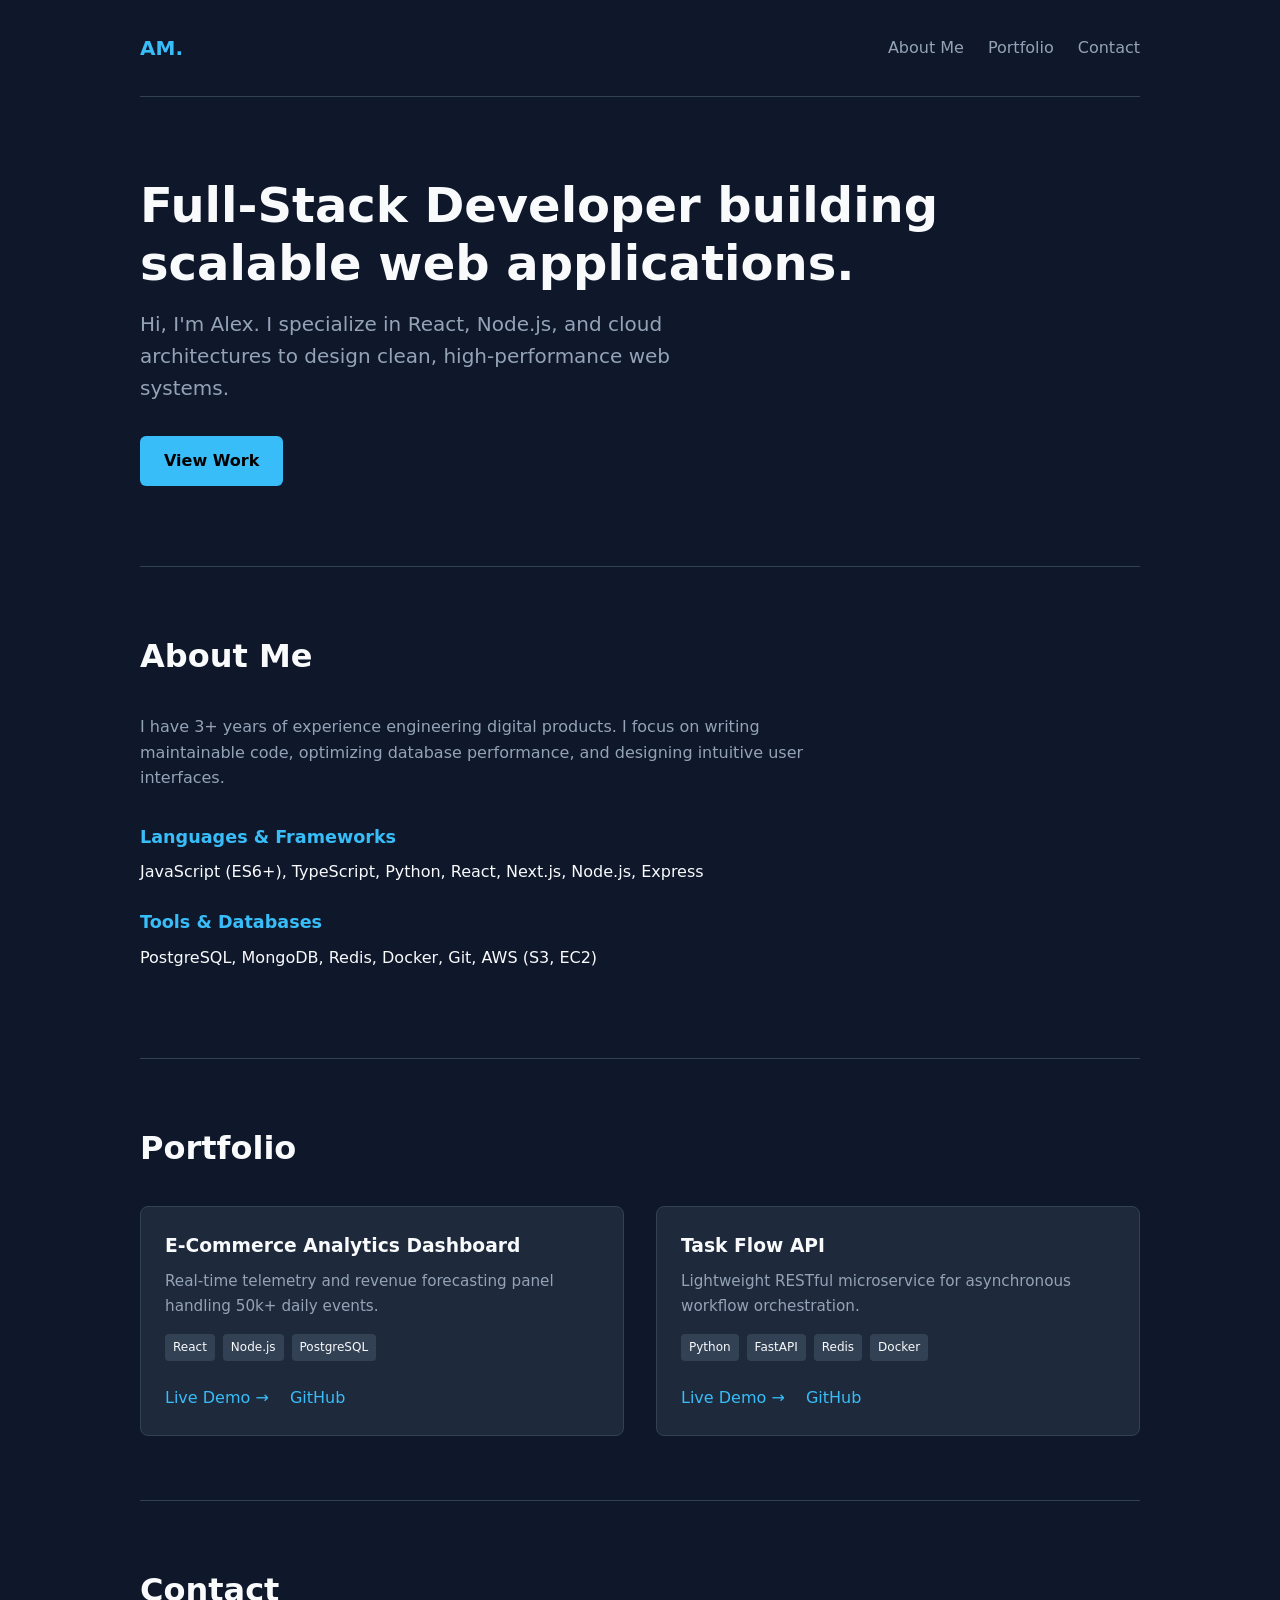
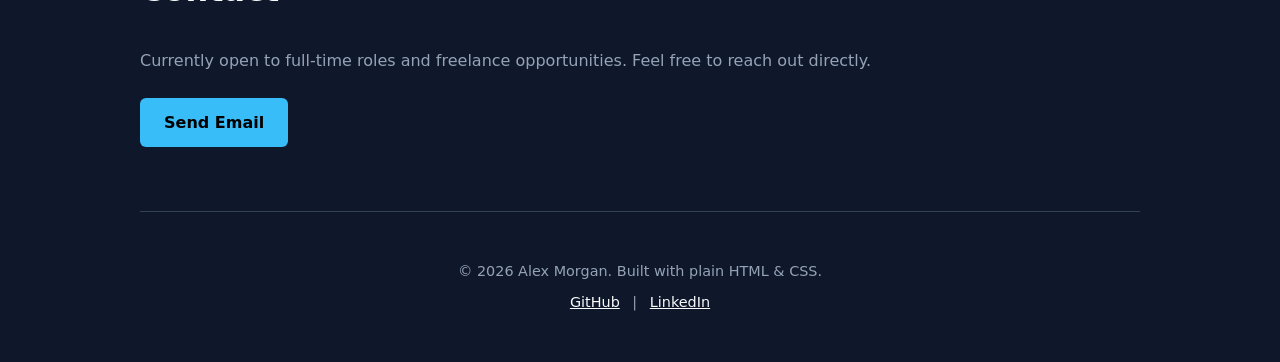
==== index.html @ 3917ee08 "Update title in index.html to 'John Pezley | Portfolio'" ====
<!DOCTYPE html>
<html lang="en">
<head>
  <meta charset="UTF-8">
  <meta name="viewport" content="width=device-width, initial-scale=1.0">
  <title>John Pezley | Portfolio</title>
  <style>
    /* Basic modern reset and styling */
    :root {
      --bg-color: #0f172a;
      --card-bg: #1e293b;
      --text-color: #f8fafc;
      --text-muted: #94a3b8;
      --accent-color: #38bdf8;
      --accent-hover: #0284c7;
    }

    * {
      box-sizing: border-box;
      margin: 0;
      padding: 0;
      font-family: system-ui, -apple-system, BlinkMacSystemFont, 'Segoe UI', Roboto, sans-serif;
    }

    body {
      background-color: var(--bg-color);
      color: var(--text-color);
      line-height: 1.6;
      padding: 0 1.5rem;
    }

    /* Container for layout alignment */
    .container {
      max-width: 1000px;
      margin: 0 auto;
    }

    /* Navigation (Generated by JS) */
    nav {
      display: flex;
      justify-content: space-between;
      align-items: center;
      padding: 2rem 0;
    }

    .logo {
      font-size: 1.25rem;
      font-weight: 700;
      color: var(--accent-color);
      text-decoration: none;
    }

    .nav-links {
      display: flex;
      gap: 1.5rem;
      list-style: none;
    }

    .nav-links a {
      color: var(--text-muted);
      text-decoration: none;
      transition: color 0.2s;
    }

    .nav-links a:hover {
      color: var(--text-color);
    }

    /* Hero Section */
    .hero {
      padding: 5rem 0;
    }

    .hero h1 {
      font-size: 3rem;
      margin-bottom: 1rem;
      line-height: 1.2;
    }

    .hero p {
      font-size: 1.25rem;
      color: var(--text-muted);
      max-width: 600px;
      margin-bottom: 2rem;
    }

    .btn {
      display: inline-block;
      background-color: var(--accent-color);
      color: #000;
      padding: 0.75rem 1.5rem;
      border-radius: 6px;
      font-weight: 600;
      text-decoration: none;
      transition: background-color 0.2s;
    }

    .btn:hover {
      background-color: var(--accent-hover);
    }

    /* Sections Shared */
    section {
      padding: 4rem 0;
      border-top: 1px solid #334155;
    }

    h2 {
      font-size: 2rem;
      margin-bottom: 2rem;
    }

    /* Projects Grid */
    .project-grid {
      display: grid;
      grid-template-columns: repeat(auto-fit, minmax(300px, 1fr));
      gap: 2rem;
    }

    .project-card {
      background-color: var(--card-bg);
      border-radius: 8px;
      padding: 1.5rem;
      border: 1px solid #334155;
    }

    .project-card h3 {
      margin-bottom: 0.5rem;
    }

    .project-card p {
      color: var(--text-muted);
      font-size: 0.95rem;
      margin-bottom: 1rem;
    }

    .tags {
      display: flex;
      gap: 0.5rem;
      margin-bottom: 1.5rem;
      flex-wrap: wrap;
    }

    .tag {
      background-color: #334155;
      font-size: 0.75rem;
      padding: 0.25rem 0.5rem;
      border-radius: 4px;
    }

    .project-links a {
      color: var(--accent-color);
      text-decoration: none;
      font-weight: 500;
      margin-right: 1rem;
    }

    /* Skills List */
    .skills-group {
      margin-bottom: 1.5rem;
    }

    .skills-group h3 {
      font-size: 1.1rem;
      color: var(--accent-color);
      margin-bottom: 0.5rem;
    }

    /* Footer */
    footer {
      padding: 3rem 0;
      text-align: center;
      color: var(--text-muted);
      border-top: 1px solid #334155;
      font-size: 0.9rem;
    }

    footer a {
      color: var(--text-color);
      margin: 0 0.5rem;
    }
  </style>
</head>
<body>

  <div class="container">
    <header id="navbar"></header>

    <section class="hero">
      <h1>Full-Stack Developer building scalable web applications.</h1>
      <p>Hi, I'm Alex. I specialize in React, Node.js, and cloud architectures to design clean, high-performance web systems.</p>
      <a href="#projects" class="btn">View Work</a>
    </section>

    <section id="about">
      <h2>About Me</h2>
      <p style="color: var(--text-muted); margin-bottom: 2rem; max-width: 700px;">
        I have 3+ years of experience engineering digital products. I focus on writing maintainable code, optimizing database performance, and designing intuitive user interfaces.
      </p>

      <div class="skills-group">
        <h3>Languages & Frameworks</h3>
        <p>JavaScript (ES6+), TypeScript, Python, React, Next.js, Node.js, Express</p>
      </div>

      <div class="skills-group">
        <h3>Tools & Databases</h3>
        <p>PostgreSQL, MongoDB, Redis, Docker, Git, AWS (S3, EC2)</p>
      </div>
    </section>

    <section id="projects">
      <h2>Portfolio</h2>
      <div class="project-grid">

        <article class="project-card">
          <h3>E-Commerce Analytics Dashboard</h3>
          <p>Real-time telemetry and revenue forecasting panel handling 50k+ daily events.</p>
          <div class="tags">
            <span class="tag">React</span>
            <span class="tag">Node.js</span>
            <span class="tag">PostgreSQL</span>
          </div>
          <div class="project-links">
            <a href="#" target="_blank" rel="noopener">Live Demo →</a>
            <a href="#" target="_blank" rel="noopener">GitHub</a>
          </div>
        </article>

        <article class="project-card">
          <h3>Task Flow API</h3>
          <p>Lightweight RESTful microservice for asynchronous workflow orchestration.</p>
          <div class="tags">
            <span class="tag">Python</span>
            <span class="tag">FastAPI</span>
            <span class="tag">Redis</span>
            <span class="tag">Docker</span>
          </div>
          <div class="project-links">
            <a href="#" target="_blank" rel="noopener">Live Demo →</a>
            <a href="#" target="_blank" rel="noopener">GitHub</a>
          </div>
        </article>

      </div>
    </section>

    <section id="contact">
      <h2>Contact</h2>
      <p style="color: var(--text-muted); margin-bottom: 1.5rem;">
        Currently open to full-time roles and freelance opportunities. Feel free to reach out directly.
      </p>
      <a href="mailto:alex.morgan@example.com" class="btn">Send Email</a>
    </section>

    <footer>
      <p>© 2026 Alex Morgan. Built with plain HTML & CSS.</p>
      <p style="margin-top: 0.5rem;">
        <a href="https://github.com" target="_blank" rel="noopener">GitHub</a> | 
        <a href="https://linkedin.com" target="_blank" rel="noopener">LinkedIn</a>
      </p>
    </footer>
  </div>

  <script src="nav.js"></script>
</body>
</html>
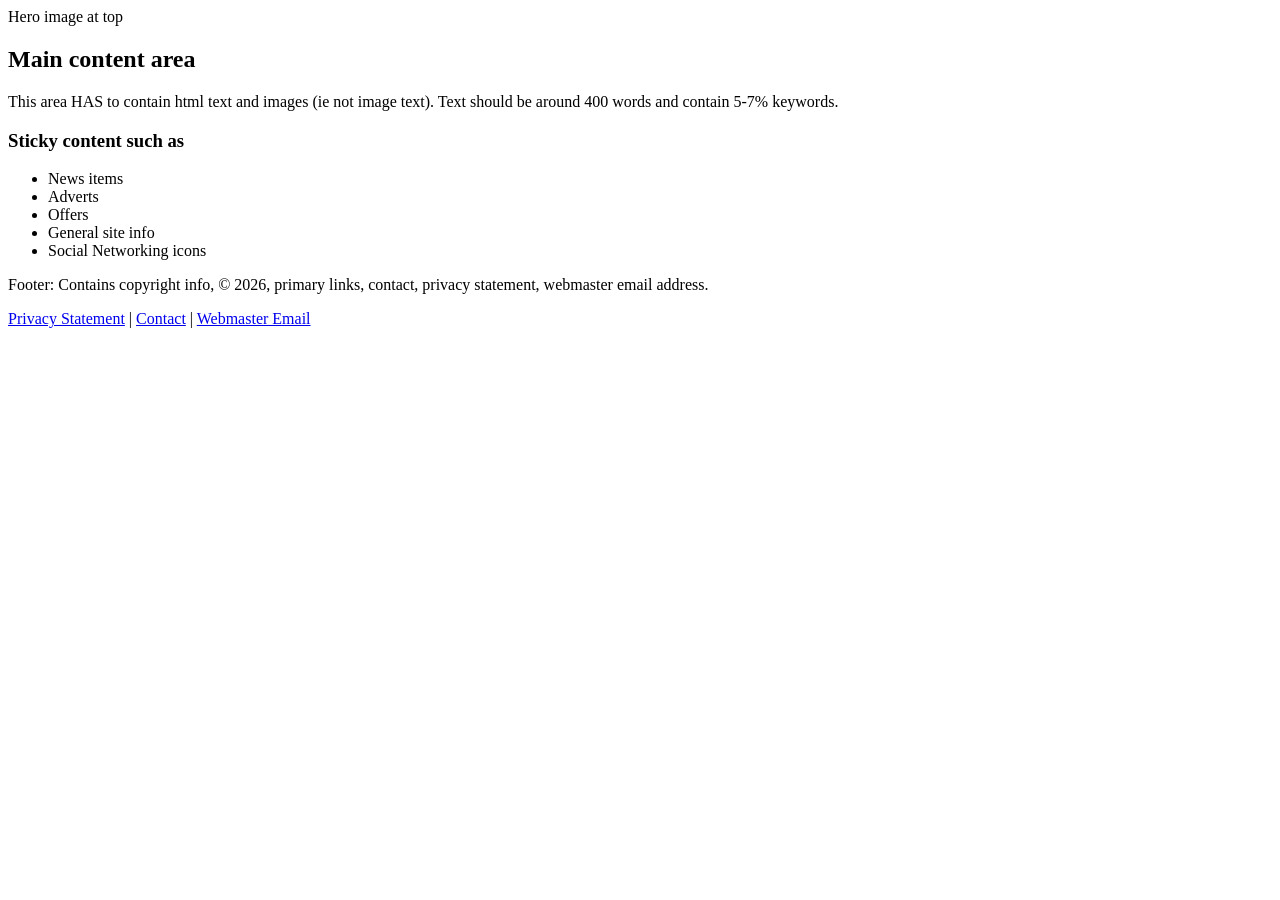
==== commit b8901a9f: "Update index.html" ====
--- a/index.html
+++ b/index.html
@@ -1,267 +1,70 @@
 <!DOCTYPE html>
 <html lang="en">
 <head>
-  <meta charset="UTF-8">
-  <meta name="viewport" content="width=device-width, initial-scale=1.0">
-  <title>John Pezley | Portfolio</title>
-  <style>
-    /* Basic modern reset and styling */
-    :root {
-      --bg-color: #0f172a;
-      --card-bg: #1e293b;
-      --text-color: #f8fafc;
-      --text-muted: #94a3b8;
-      --accent-color: #38bdf8;
-      --accent-hover: #0284c7;
-    }
-
-    * {
-      box-sizing: border-box;
-      margin: 0;
-      padding: 0;
-      font-family: system-ui, -apple-system, BlinkMacSystemFont, 'Segoe UI', Roboto, sans-serif;
-    }
-
-    body {
-      background-color: var(--bg-color);
-      color: var(--text-color);
-      line-height: 1.6;
-      padding: 0 1.5rem;
-    }
-
-    /* Container for layout alignment */
-    .container {
-      max-width: 1000px;
-      margin: 0 auto;
-    }
-
-    /* Navigation (Generated by JS) */
-    nav {
-      display: flex;
-      justify-content: space-between;
-      align-items: center;
-      padding: 2rem 0;
-    }
-
-    .logo {
-      font-size: 1.25rem;
-      font-weight: 700;
-      color: var(--accent-color);
-      text-decoration: none;
-    }
-
-    .nav-links {
-      display: flex;
-      gap: 1.5rem;
-      list-style: none;
-    }
-
-    .nav-links a {
-      color: var(--text-muted);
-      text-decoration: none;
-      transition: color 0.2s;
-    }
-
-    .nav-links a:hover {
-      color: var(--text-color);
-    }
-
-    /* Hero Section */
-    .hero {
-      padding: 5rem 0;
-    }
-
-    .hero h1 {
-      font-size: 3rem;
-      margin-bottom: 1rem;
-      line-height: 1.2;
-    }
-
-    .hero p {
-      font-size: 1.25rem;
-      color: var(--text-muted);
-      max-width: 600px;
-      margin-bottom: 2rem;
-    }
-
-    .btn {
-      display: inline-block;
-      background-color: var(--accent-color);
-      color: #000;
-      padding: 0.75rem 1.5rem;
-      border-radius: 6px;
-      font-weight: 600;
-      text-decoration: none;
-      transition: background-color 0.2s;
-    }
-
-    .btn:hover {
-      background-color: var(--accent-hover);
-    }
-
-    /* Sections Shared */
-    section {
-      padding: 4rem 0;
-      border-top: 1px solid #334155;
-    }
-
-    h2 {
-      font-size: 2rem;
-      margin-bottom: 2rem;
-    }
-
-    /* Projects Grid */
-    .project-grid {
-      display: grid;
-      grid-template-columns: repeat(auto-fit, minmax(300px, 1fr));
-      gap: 2rem;
-    }
-
-    .project-card {
-      background-color: var(--card-bg);
-      border-radius: 8px;
-      padding: 1.5rem;
-      border: 1px solid #334155;
-    }
-
-    .project-card h3 {
-      margin-bottom: 0.5rem;
-    }
-
-    .project-card p {
-      color: var(--text-muted);
-      font-size: 0.95rem;
-      margin-bottom: 1rem;
-    }
-
-    .tags {
-      display: flex;
-      gap: 0.5rem;
-      margin-bottom: 1.5rem;
-      flex-wrap: wrap;
-    }
-
-    .tag {
-      background-color: #334155;
-      font-size: 0.75rem;
-      padding: 0.25rem 0.5rem;
-      border-radius: 4px;
-    }
-
-    .project-links a {
-      color: var(--accent-color);
-      text-decoration: none;
-      font-weight: 500;
-      margin-right: 1rem;
-    }
-
-    /* Skills List */
-    .skills-group {
-      margin-bottom: 1.5rem;
-    }
-
-    .skills-group h3 {
-      font-size: 1.1rem;
-      color: var(--accent-color);
-      margin-bottom: 0.5rem;
-    }
-
-    /* Footer */
-    footer {
-      padding: 3rem 0;
-      text-align: center;
-      color: var(--text-muted);
-      border-top: 1px solid #334155;
-      font-size: 0.9rem;
-    }
-
-    footer a {
-      color: var(--text-color);
-      margin: 0 0.5rem;
-    }
-  </style>
+    <meta charset="UTF-8">
+    <meta name="viewport" content="width=device-width, initial-scale=1.0">
+    <title>Wireframe Layout</title>
+    <link rel="stylesheet" href="style.css">
 </head>
 <body>
 
-  <div class="container">
-    <header id="navbar"></header>
+    <div class="site-wrapper">
+        <!-- Dynamic Header loaded by nav.js -->
+        <header class="site-header" id="header-component"></header>
 
-    <section class="hero">
-      <h1>Full-Stack Developer building scalable web applications.</h1>
-      <p>Hi, I'm Alex. I specialize in React, Node.js, and cloud architectures to design clean, high-performance web systems.</p>
-      <a href="#projects" class="btn">View Work</a>
-    </section>
+        <!-- Main Body Area -->
+        <div class="main-container">
+            
+            <!-- Left Sidebar Navigation loaded by nav.js -->
+            <aside class="sidebar-left" id="sidebar-nav-component"></aside>
 
-    <section id="about">
-      <h2>About Me</h2>
-      <p style="color: var(--text-muted); margin-bottom: 2rem; max-width: 700px;">
-        I have 3+ years of experience engineering digital products. I focus on writing maintainable code, optimizing database performance, and designing intuitive user interfaces.
-      </p>
+            <!-- Main Content Center -->
+            <main class="content-area">
+                <div class="hero-image">
+                    Hero image at top
+                </div>
 
-      <div class="skills-group">
-        <h3>Languages & Frameworks</h3>
-        <p>JavaScript (ES6+), TypeScript, Python, React, Next.js, Node.js, Express</p>
-      </div>
+                <article class="main-text">
+                    <h2>Main content area</h2>
+                    <p>
+                        This area HAS to contain html text and images (ie not image text). 
+                        Text should be around 400 words and contain 5-7% keywords.
+                    </p>
+                </article>
+            </main>
 
-      <div class="skills-group">
-        <h3>Tools & Databases</h3>
-        <p>PostgreSQL, MongoDB, Redis, Docker, Git, AWS (S3, EC2)</p>
-      </div>
-    </section>
+            <!-- Sticky Right Sidebar -->
+            <aside class="sidebar-right">
+                <div class="sticky-content">
+                    <h3>Sticky content such as</h3>
+                    <ul>
+                        <li>News items</li>
+                        <li>Adverts</li>
+                        <li>Offers</li>
+                        <li>General site info</li>
+                        <li>Social Networking icons</li>
+                    </ul>
+                </div>
+            </aside>
 
-    <section id="projects">
-      <h2>Portfolio</h2>
-      <div class="project-grid">
+        </div>
 
-        <article class="project-card">
-          <h3>E-Commerce Analytics Dashboard</h3>
-          <p>Real-time telemetry and revenue forecasting panel handling 50k+ daily events.</p>
-          <div class="tags">
-            <span class="tag">React</span>
-            <span class="tag">Node.js</span>
-            <span class="tag">PostgreSQL</span>
-          </div>
-          <div class="project-links">
-            <a href="#" target="_blank" rel="noopener">Live Demo →</a>
-            <a href="#" target="_blank" rel="noopener">GitHub</a>
-          </div>
-        </article>
+        <!-- Footer -->
+        <footer class="site-footer">
+            <p>Footer: Contains copyright info, &copy; <span id="year"></span>, primary links, contact, privacy statement, webmaster email address.</p>
+            <div class="footer-links">
+                <a href="#">Privacy Statement</a> | 
+                <a href="#">Contact</a> | 
+                <a href="#">Webmaster Email</a>
+            </div>
+        </footer>
+    </div>
 
-        <article class="project-card">
-          <h3>Task Flow API</h3>
-          <p>Lightweight RESTful microservice for asynchronous workflow orchestration.</p>
-          <div class="tags">
-            <span class="tag">Python</span>
-            <span class="tag">FastAPI</span>
-            <span class="tag">Redis</span>
-            <span class="tag">Docker</span>
-          </div>
-          <div class="project-links">
-            <a href="#" target="_blank" rel="noopener">Live Demo →</a>
-            <a href="#" target="_blank" rel="noopener">GitHub</a>
-          </div>
-        </article>
-
-      </div>
-    </section>
-
-    <section id="contact">
-      <h2>Contact</h2>
-      <p style="color: var(--text-muted); margin-bottom: 1.5rem;">
-        Currently open to full-time roles and freelance opportunities. Feel free to reach out directly.
-      </p>
-      <a href="mailto:alex.morgan@example.com" class="btn">Send Email</a>
-    </section>
-
-    <footer>
-      <p>© 2026 Alex Morgan. Built with plain HTML & CSS.</p>
-      <p style="margin-top: 0.5rem;">
-        <a href="https://github.com" target="_blank" rel="noopener">GitHub</a> | 
-        <a href="https://linkedin.com" target="_blank" rel="noopener">LinkedIn</a>
-      </p>
-    </footer>
-  </div>
-
-  <script src="nav.js"></script>
+    <!-- Load Reusable Navigation JS -->
+    <script src="nav.js"></script>
+    <script>
+        // Auto update copyright year
+        document.getElementById('year').textContent = new Date().getFullYear();
+    </script>
 </body>
 </html>
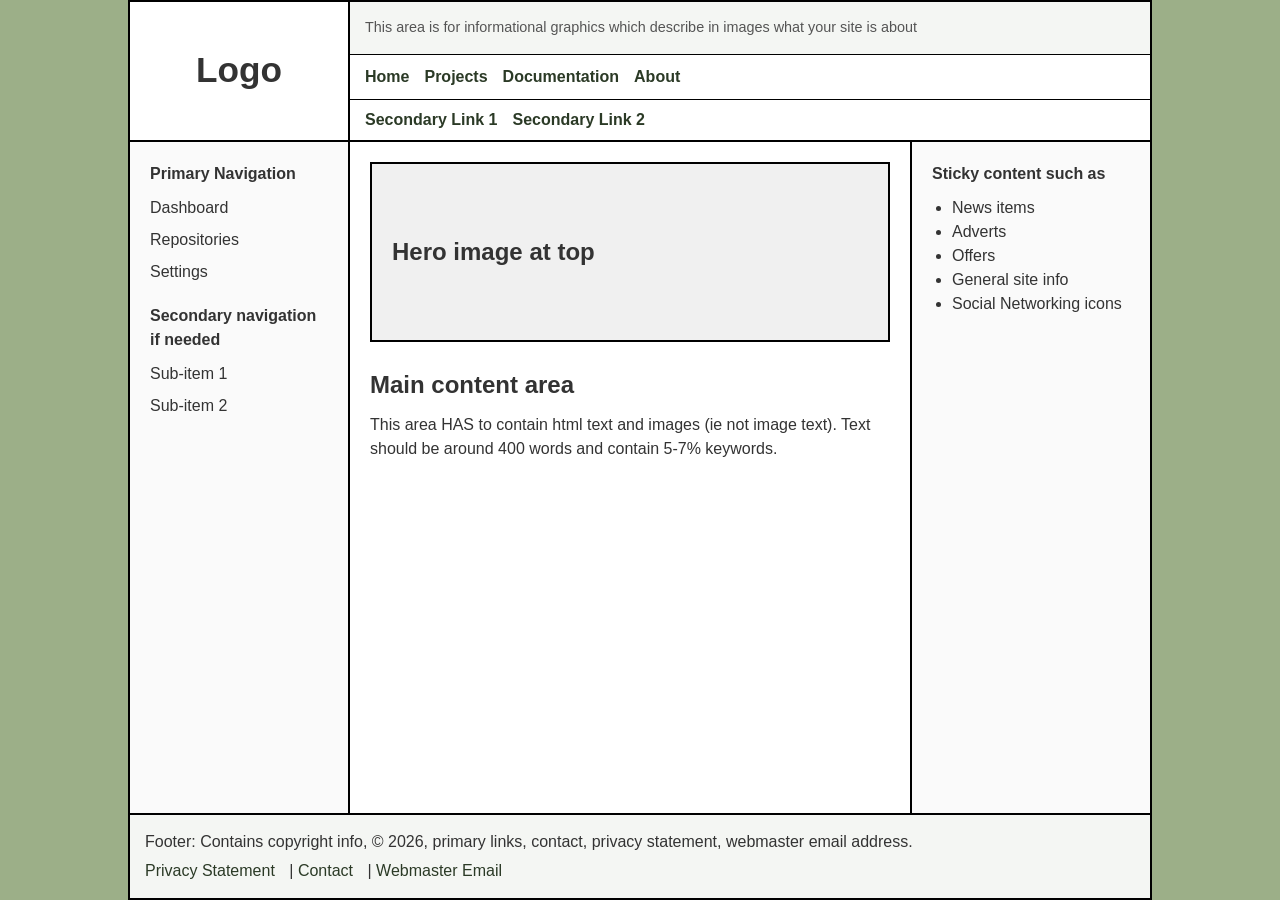
==== commit 052b5bc8: "Change title from 'Wireframe Layout' to 'John Pezley'" ====
--- a/index.html
+++ b/index.html
@@ -3,7 +3,7 @@
 <head>
     <meta charset="UTF-8">
     <meta name="viewport" content="width=device-width, initial-scale=1.0">
-    <title>Wireframe Layout</title>
+    <title>John Pezley</title>
     <link rel="stylesheet" href="style.css">
 </head>
 <body>
--- a/style.css
+++ b/style.css
@@ -0,0 +1,181 @@
+/* Reset and Box Model */
+* {
+    box-sizing: border-box;
+    margin: 0;
+    padding: 0;
+}
+
+body {
+    font-family: -apple-system, BlinkMacSystemFont, "Segoe UI", Roboto, Helvetica, Arial, sans-serif;
+    /* Sage Green background for 10% margins on left/right and standard body background */
+    background-color: #9CAF88; 
+    color: #333333;
+    line-height: 1.5;
+}
+
+/* Page Container: Keeps content centered and leaves 10% screen space on edges */
+.site-wrapper {
+    width: 80vw;             /* Takes 80% of viewport width */
+    margin: 0 auto;          /* Centers container, leaving 10% space on left & right */
+    background-color: #ffffff; /* White canvas background matching wireframe */
+    border: 2px solid #000000;
+    min-height: 100vh;
+    display: flex;
+    flex-direction: column;
+}
+
+/* ================= HEADER AREA ================= */
+.site-header {
+    display: grid;
+    grid-template-columns: 220px 1fr;
+    border-bottom: 2px solid #000000;
+}
+
+.logo-box {
+    border-right: 2px solid #000000;
+    padding: 20px;
+    display: flex;
+    align-items: center;
+    justify-content: center;
+}
+
+.logo-box h1 {
+    font-size: 2.2rem;
+}
+
+.header-right {
+    display: flex;
+    flex-direction: column;
+}
+
+.info-graphics-bar {
+    padding: 15px;
+    background-color: #f4f6f3;
+    border-bottom: 1px solid #000000;
+    font-size: 0.9rem;
+    color: #555555;
+}
+
+.nav-bar-primary {
+    padding: 10px 15px;
+    border-bottom: 1px solid #000000;
+}
+
+.nav-bar-secondary {
+    padding: 8px 15px;
+}
+
+.nav-links {
+    list-style: none;
+    display: flex;
+    gap: 15px;
+}
+
+.nav-links a {
+    text-decoration: none;
+    color: #2b3a26;
+    font-weight: 600;
+}
+
+.nav-links a:hover {
+    text-decoration: underline;
+}
+
+/* ================= MAIN CONTENT LAYOUT ================= */
+.main-container {
+    display: grid;
+    grid-template-columns: 220px 1fr 240px; /* Sidebar | Content | Sticky Sidebar */
+    flex: 1;
+}
+
+/* Left Sidebar Navigation */
+.sidebar-left {
+    border-right: 2px solid #000000;
+    padding: 20px;
+    background-color: #fafafa;
+}
+
+.sidebar-left h3 {
+    margin-bottom: 10px;
+    font-size: 1rem;
+}
+
+.sidebar-left ul {
+    list-style: none;
+    margin-bottom: 20px;
+}
+
+.sidebar-left li {
+    margin-bottom: 8px;
+}
+
+.sidebar-left a {
+    text-decoration: none;
+    color: #333;
+}
+
+/* Center Main Area */
+.content-area {
+    padding: 20px;
+}
+
+.hero-image {
+    width: 100%;
+    height: 180px;
+    border: 2px solid #000000;
+    background-color: #f0f0f0;
+    display: flex;
+    align-items: center;
+    padding-left: 20px;
+    font-size: 1.5rem;
+    font-weight: bold;
+    margin-bottom: 25px;
+}
+
+.main-text {
+    font-size: 1rem;
+}
+
+.main-text h2 {
+    margin-bottom: 10px;
+}
+
+/* Right Sticky Sidebar */
+.sidebar-right {
+    border-left: 2px solid #000000;
+    padding: 20px;
+    background-color: #fafafa;
+}
+
+.sticky-content {
+    position: sticky;
+    top: 20px;
+}
+
+.sticky-content h3 {
+    margin-bottom: 10px;
+    font-size: 1rem;
+}
+
+.sticky-content ul {
+    padding-left: 20px;
+    margin-bottom: 15px;
+}
+
+/* ================= FOOTER ================= */
+.site-footer {
+    border-top: 2px solid #000000;
+    padding: 15px;
+    text-size: 0.85rem;
+    background-color: #f4f6f3;
+}
+
+.footer-links {
+    margin-top: 5px;
+}
+
+.footer-links a {
+    color: #2b3a26;
+    margin-right: 10px;
+    text-decoration: none;
+}
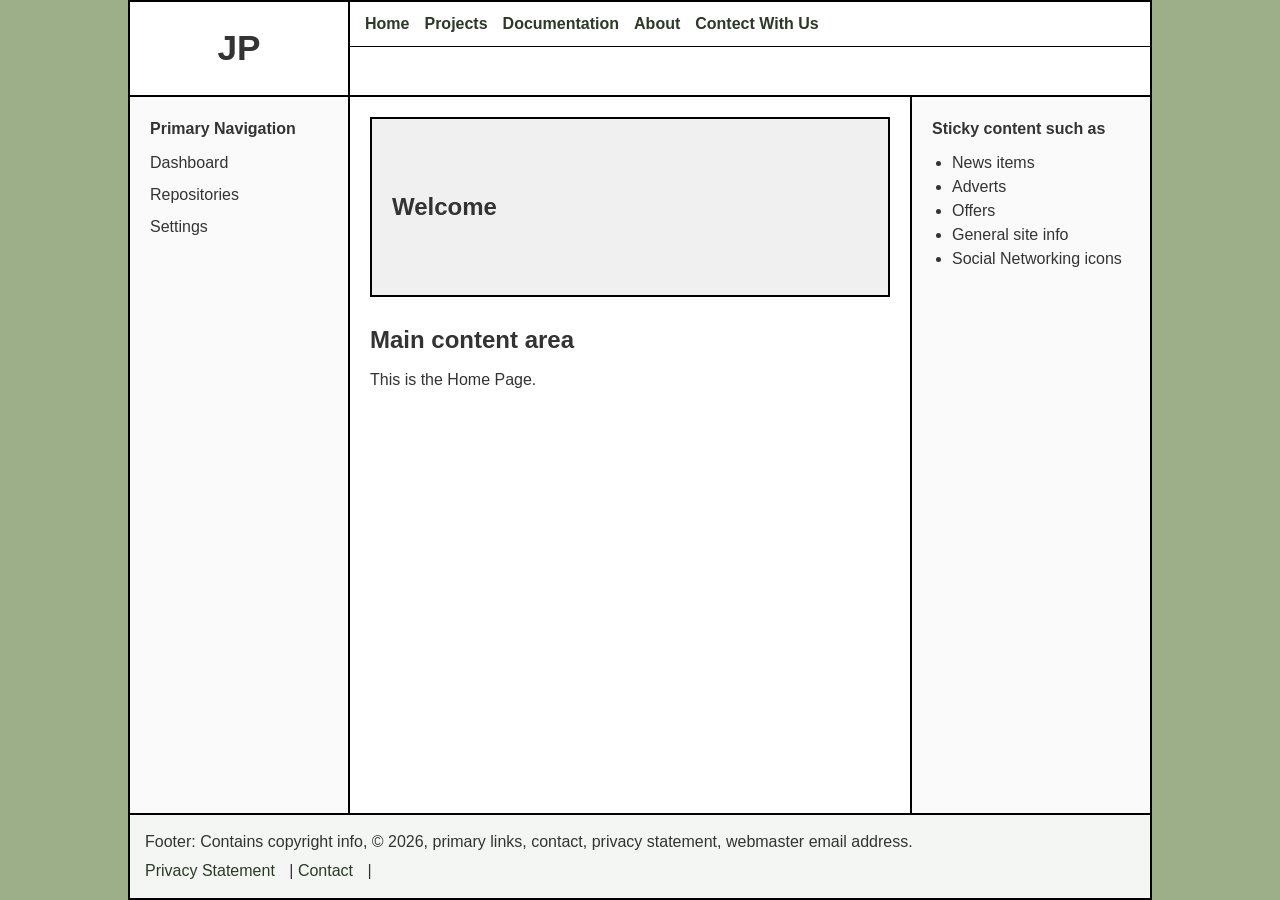
==== commit 6162b178: "Revise hero image text and content description Updated hero image text and main content description." ====
--- a/index.html
+++ b/index.html
@@ -3,7 +3,7 @@
 <head>
     <meta charset="UTF-8">
     <meta name="viewport" content="width=device-width, initial-scale=1.0">
-    <title>John Pezley</title>
+    <title>Wireframe Layout</title>
     <link rel="stylesheet" href="style.css">
 </head>
 <body>
@@ -21,14 +21,13 @@
             <!-- Main Content Center -->
             <main class="content-area">
                 <div class="hero-image">
-                    Hero image at top
+                    Welcome
                 </div>
 
                 <article class="main-text">
                     <h2>Main content area</h2>
                     <p>
-                        This area HAS to contain html text and images (ie not image text). 
-                        Text should be around 400 words and contain 5-7% keywords.
+                        This is the Home Page.
                     </p>
                 </article>
             </main>
@@ -54,8 +53,7 @@
             <p>Footer: Contains copyright info, &copy; <span id="year"></span>, primary links, contact, privacy statement, webmaster email address.</p>
             <div class="footer-links">
                 <a href="#">Privacy Statement</a> | 
-                <a href="#">Contact</a> | 
-                <a href="#">Webmaster Email</a>
+                <a href="contact.html">Contact</a> | 
             </div>
         </footer>
     </div>
--- a/style.css
+++ b/style.css
@@ -69,6 +69,7 @@
     list-style: none;
     display: flex;
     gap: 15px;
+    flex-wrap: wrap;
 }
 
 .nav-links a {
@@ -138,6 +139,20 @@
 
 .main-text h2 {
     margin-bottom: 10px;
+}
+
+/* Form wrapper for responsive iframes */
+.form-wrapper {
+    width: 100%;
+    max-width: 640px;
+    margin: 20px 0;
+    overflow: hidden;
+}
+
+.form-wrapper iframe {
+    width: 100%;
+    height: auto;
+    display: block;
 }
 
 /* Right Sticky Sidebar */
@@ -179,3 +194,187 @@
     margin-right: 10px;
     text-decoration: none;
 }
+
+/* ================= RESPONSIVE DESIGN ================= */
+
+/* Tablet: 768px and below */
+@media (max-width: 768px) {
+    .site-wrapper {
+        width: 95vw;
+        border-left: none;
+        border-right: none;
+    }
+    
+    .site-header {
+        grid-template-columns: 1fr;
+    }
+    
+    .logo-box {
+        border-right: none;
+        border-bottom: 2px solid #000000;
+        padding: 15px;
+    }
+    
+    .logo-box h1 {
+        font-size: 1.8rem;
+    }
+    
+    .nav-links {
+        gap: 10px;
+        font-size: 0.9rem;
+    }
+    
+    .main-container {
+        grid-template-columns: 1fr;
+    }
+    
+    .sidebar-left,
+    .sidebar-right {
+        border: none;
+        border-top: 2px solid #000000;
+        padding: 15px;
+    }
+    
+    .sidebar-left {
+        background-color: transparent;
+    }
+    
+    .sidebar-right {
+        background-color: transparent;
+        position: relative;
+    }
+    
+    .sticky-content {
+        position: relative;
+        top: 0;
+    }
+    
+    .content-area {
+        padding: 15px;
+    }
+    
+    .hero-image {
+        height: 120px;
+        font-size: 1.2rem;
+        padding-left: 15px;
+    }
+    
+    .form-wrapper {
+        max-width: 100%;
+    }
+}
+
+/* Mobile: 480px and below */
+@media (max-width: 480px) {
+    .site-wrapper {
+        width: 100vw;
+        border: none;
+        border-radius: 0;
+    }
+    
+    body {
+        background-color: #ffffff;
+    }
+    
+    .site-header {
+        grid-template-columns: 1fr;
+        border-bottom: 1px solid #000000;
+    }
+    
+    .logo-box {
+        padding: 10px;
+        border: none;
+    }
+    
+    .logo-box h1 {
+        font-size: 1.5rem;
+    }
+    
+    .info-graphics-bar {
+        padding: 10px;
+        font-size: 0.8rem;
+        border-bottom: 1px solid #e0e0e0;
+    }
+    
+    .nav-bar-primary {
+        padding: 8px 10px;
+        border-bottom: 1px solid #e0e0e0;
+    }
+    
+    .nav-bar-secondary {
+        padding: 5px 10px;
+    }
+    
+    .nav-links {
+        gap: 8px;
+        font-size: 0.8rem;
+    }
+    
+    .sidebar-left,
+    .sidebar-right {
+        padding: 10px;
+        border-top: 1px solid #e0e0e0;
+    }
+    
+    .sidebar-left h3,
+    .sticky-content h3 {
+        font-size: 0.95rem;
+    }
+    
+    .content-area {
+        padding: 10px;
+    }
+    
+    .hero-image {
+        height: 100px;
+        font-size: 1rem;
+        padding-left: 10px;
+        border: 1px solid #000000;
+        margin-bottom: 15px;
+    }
+    
+    .main-text {
+        font-size: 0.95rem;
+    }
+    
+    .main-text h2 {
+        font-size: 1.3rem;
+    }
+    
+    .form-wrapper {
+        max-width: 100%;
+        margin: 15px 0;
+    }
+    
+    .site-footer {
+        padding: 10px;
+        font-size: 0.75rem;
+        border-top: 1px solid #e0e0e0;
+    }
+    
+    .footer-links a {
+        display: block;
+        margin: 5px 0;
+    }
+}
+
+/* Small Mobile: 360px and below */
+@media (max-width: 360px) {
+    .logo-box h1 {
+        font-size: 1.2rem;
+    }
+    
+    .nav-links {
+        gap: 5px;
+        font-size: 0.75rem;
+    }
+    
+    .sidebar-left h3,
+    .sticky-content h3 {
+        font-size: 0.85rem;
+    }
+    
+    .sidebar-left li {
+        margin-bottom: 5px;
+    }
+}
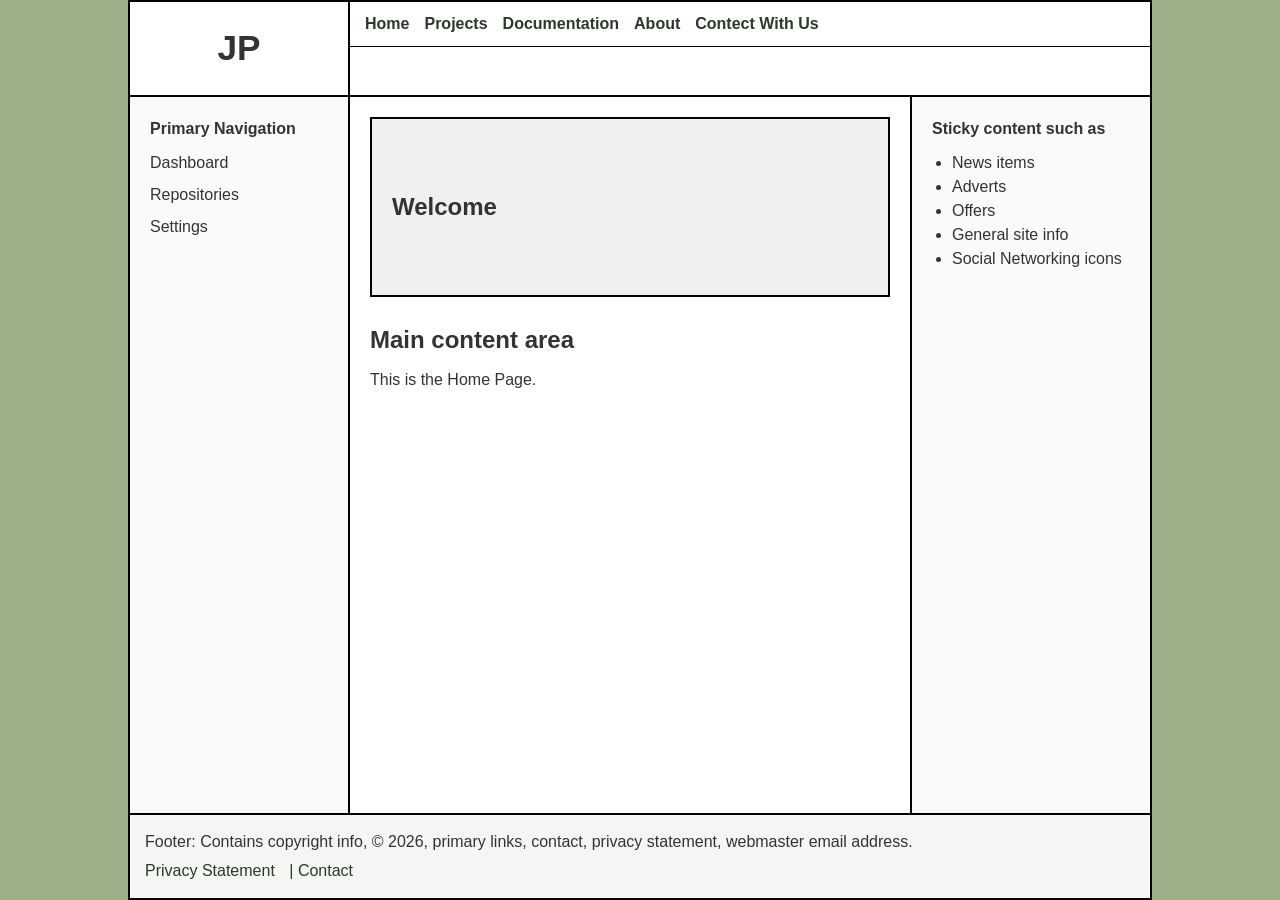
==== commit be98187f: "Fix footer contact link formatting" ====
--- a/index.html
+++ b/index.html
@@ -53,7 +53,7 @@
             <p>Footer: Contains copyright info, &copy; <span id="year"></span>, primary links, contact, privacy statement, webmaster email address.</p>
             <div class="footer-links">
                 <a href="#">Privacy Statement</a> | 
-                <a href="contact.html">Contact</a> | 
+                <a href="contact.html">Contact</a> 
             </div>
         </footer>
     </div>
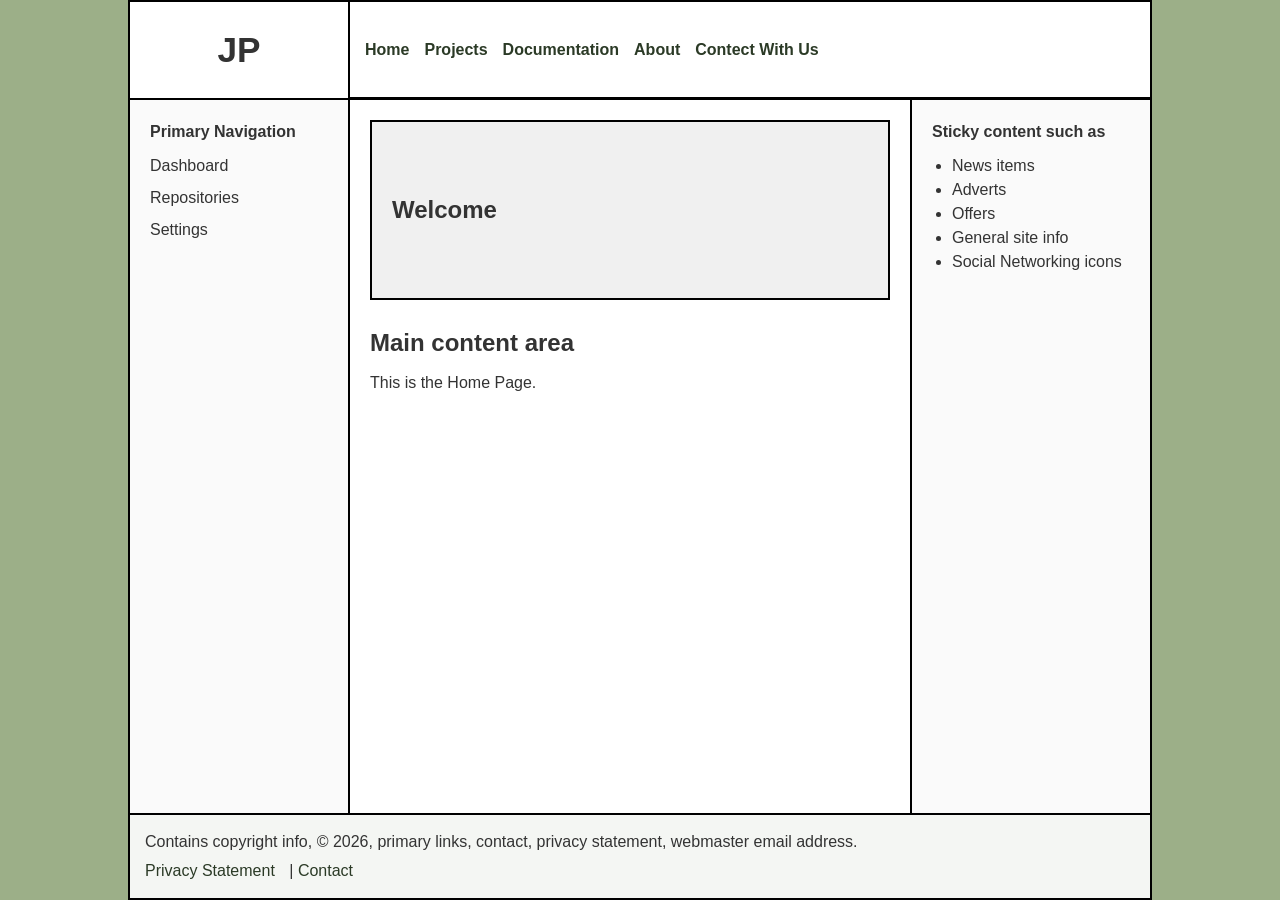
==== commit a2edf3be: "Remove 'Footer:' from footer paragraph" ====
--- a/index.html
+++ b/index.html
@@ -50,7 +50,7 @@
 
         <!-- Footer -->
         <footer class="site-footer">
-            <p>Footer: Contains copyright info, &copy; <span id="year"></span>, primary links, contact, privacy statement, webmaster email address.</p>
+            <p>Contains copyright info, &copy; <span id="year"></span>, primary links, contact, privacy statement, webmaster email address.</p>
             <div class="footer-links">
                 <a href="#">Privacy Statement</a> | 
                 <a href="contact.html">Contact</a> 
--- a/style.css
+++ b/style.css
@@ -34,6 +34,7 @@
 .logo-box {
     border-right: 2px solid #000000;
     padding: 20px;
+    min-height: 96px;
     display: flex;
     align-items: center;
     justify-content: center;
@@ -57,12 +58,11 @@
 }
 
 .nav-bar-primary {
-    padding: 10px 15px;
+    min-height: 96px;
+    padding: 20px 15px;
     border-bottom: 1px solid #000000;
-}
-
-.nav-bar-secondary {
-    padding: 8px 15px;
+    display: flex;
+    align-items: center;
 }
 
 .nav-links {
@@ -113,6 +113,16 @@
 .sidebar-left a {
     text-decoration: none;
     color: #333;
+    display: inline-block;
+    transition: text-decoration 0.15s ease;
+}
+
+.sidebar-left a:hover,
+.sidebar-left a:focus,
+.sidebar-left a:active {
+    text-decoration: underline;
+    text-underline-offset: 3px;
+    text-decoration-thickness: 2px;
 }
 
 /* Center Main Area */
@@ -144,15 +154,9 @@
 /* Form wrapper for responsive iframes */
 .form-wrapper {
     width: 100%;
-    max-width: 640px;
+    max-width: 100%;
     margin: 20px 0;
     overflow: hidden;
-}
-
-.form-wrapper iframe {
-    width: 100%;
-    height: auto;
-    display: block;
 }
 
 /* Right Sticky Sidebar */
@@ -195,6 +199,10 @@
     text-decoration: none;
 }
 
+.footer-links a:hover {
+    text-decoration: underline;
+}
+
 /* ================= RESPONSIVE DESIGN ================= */
 
 /* Tablet: 768px and below */
@@ -213,10 +221,15 @@
         border-right: none;
         border-bottom: 2px solid #000000;
         padding: 15px;
+        min-height: 77px;
     }
     
     .logo-box h1 {
         font-size: 1.8rem;
+    }
+
+    .nav-bar-primary {
+        min-height: 77px;
     }
     
     .nav-links {
@@ -283,11 +296,16 @@
     
     .logo-box {
         padding: 10px;
+        min-height: 56px;
         border: none;
     }
     
     .logo-box h1 {
         font-size: 1.5rem;
+    }
+
+    .nav-bar-primary {
+        min-height: 56px;
     }
     
     .info-graphics-bar {
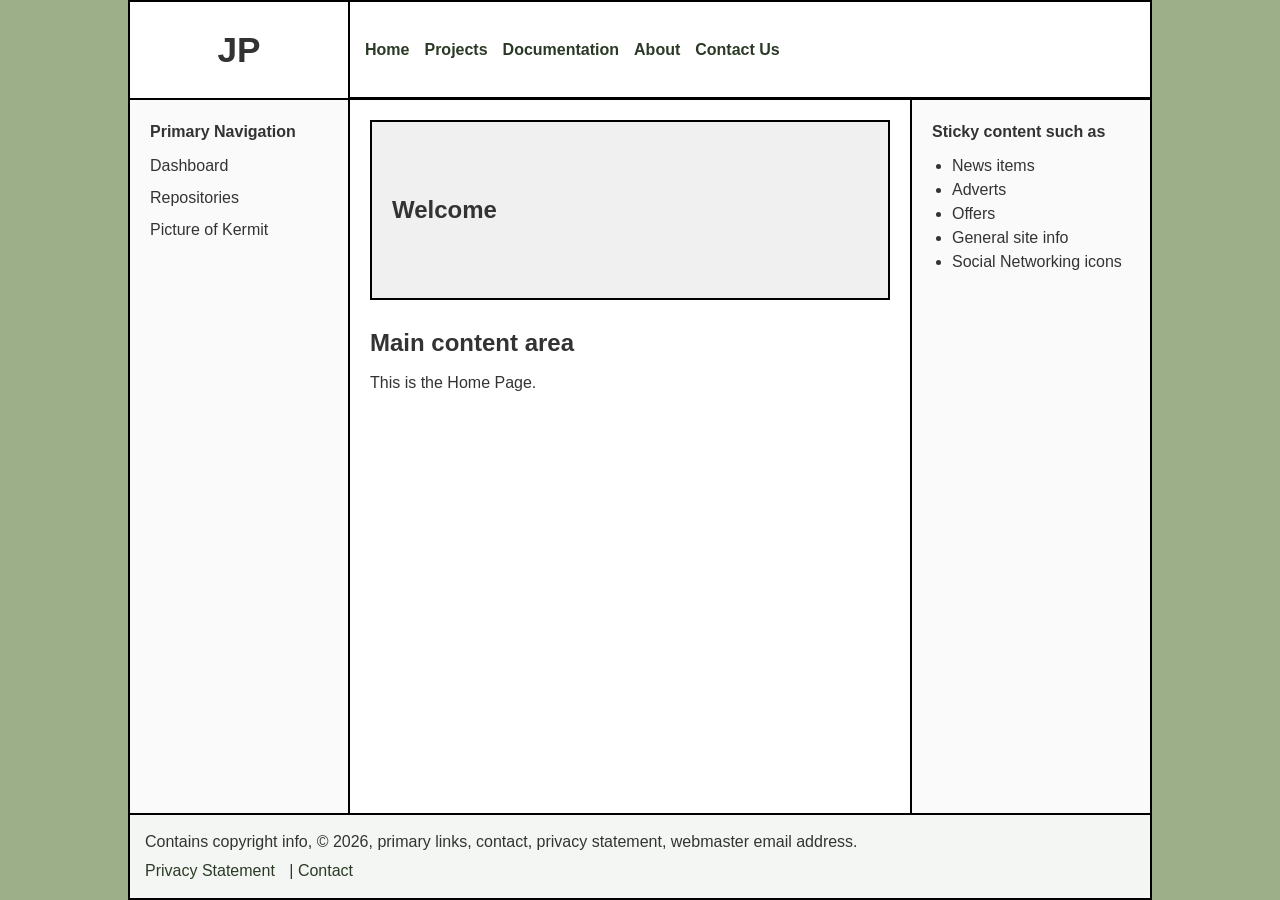
==== commit b351f17f: "Update Privacy Statement link in footer" ====
--- a/index.html
+++ b/index.html
@@ -52,7 +52,7 @@
         <footer class="site-footer">
             <p>Contains copyright info, &copy; <span id="year"></span>, primary links, contact, privacy statement, webmaster email address.</p>
             <div class="footer-links">
-                <a href="#">Privacy Statement</a> | 
+                <a href="privacy.html">Privacy Statement</a> | 
                 <a href="contact.html">Contact</a> 
             </div>
         </footer>
--- a/style.css
+++ b/style.css
@@ -1,398 +1,412 @@
 /* Reset and Box Model */
-* {
-    box-sizing: border-box;
-    margin: 0;
-    padding: 0;
-}
-
-body {
-    font-family: -apple-system, BlinkMacSystemFont, "Segoe UI", Roboto, Helvetica, Arial, sans-serif;
-    /* Sage Green background for 10% margins on left/right and standard body background */
-    background-color: #9CAF88; 
-    color: #333333;
-    line-height: 1.5;
-}
-
-/* Page Container: Keeps content centered and leaves 10% screen space on edges */
-.site-wrapper {
-    width: 80vw;             /* Takes 80% of viewport width */
-    margin: 0 auto;          /* Centers container, leaving 10% space on left & right */
-    background-color: #ffffff; /* White canvas background matching wireframe */
-    border: 2px solid #000000;
-    min-height: 100vh;
-    display: flex;
-    flex-direction: column;
-}
-
-/* ================= HEADER AREA ================= */
-.site-header {
-    display: grid;
-    grid-template-columns: 220px 1fr;
-    border-bottom: 2px solid #000000;
-}
-
-.logo-box {
-    border-right: 2px solid #000000;
-    padding: 20px;
-    min-height: 96px;
-    display: flex;
-    align-items: center;
-    justify-content: center;
-}
-
-.logo-box h1 {
-    font-size: 2.2rem;
-}
-
-.header-right {
-    display: flex;
-    flex-direction: column;
-}
-
-.info-graphics-bar {
-    padding: 15px;
-    background-color: #f4f6f3;
-    border-bottom: 1px solid #000000;
-    font-size: 0.9rem;
-    color: #555555;
-}
-
-.nav-bar-primary {
-    min-height: 96px;
-    padding: 20px 15px;
-    border-bottom: 1px solid #000000;
-    display: flex;
-    align-items: center;
-}
-
-.nav-links {
-    list-style: none;
-    display: flex;
-    gap: 15px;
-    flex-wrap: wrap;
-}
-
-.nav-links a {
-    text-decoration: none;
-    color: #2b3a26;
-    font-weight: 600;
-}
-
-.nav-links a:hover {
-    text-decoration: underline;
-}
-
-/* ================= MAIN CONTENT LAYOUT ================= */
-.main-container {
-    display: grid;
-    grid-template-columns: 220px 1fr 240px; /* Sidebar | Content | Sticky Sidebar */
-    flex: 1;
-}
-
-/* Left Sidebar Navigation */
-.sidebar-left {
-    border-right: 2px solid #000000;
-    padding: 20px;
-    background-color: #fafafa;
-}
-
-.sidebar-left h3 {
-    margin-bottom: 10px;
-    font-size: 1rem;
-}
-
-.sidebar-left ul {
-    list-style: none;
-    margin-bottom: 20px;
-}
-
-.sidebar-left li {
-    margin-bottom: 8px;
-}
-
-.sidebar-left a {
-    text-decoration: none;
-    color: #333;
-    display: inline-block;
-    transition: text-decoration 0.15s ease;
-}
-
-.sidebar-left a:hover,
-.sidebar-left a:focus,
-.sidebar-left a:active {
-    text-decoration: underline;
-    text-underline-offset: 3px;
-    text-decoration-thickness: 2px;
-}
-
-/* Center Main Area */
-.content-area {
-    padding: 20px;
-}
-
-.hero-image {
-    width: 100%;
-    height: 180px;
-    border: 2px solid #000000;
-    background-color: #f0f0f0;
-    display: flex;
-    align-items: center;
-    padding-left: 20px;
-    font-size: 1.5rem;
-    font-weight: bold;
-    margin-bottom: 25px;
-}
-
-.main-text {
-    font-size: 1rem;
-}
-
-.main-text h2 {
-    margin-bottom: 10px;
-}
-
-/* Form wrapper for responsive iframes */
-.form-wrapper {
-    width: 100%;
-    max-width: 100%;
-    margin: 20px 0;
-    overflow: hidden;
-}
-
-/* Right Sticky Sidebar */
-.sidebar-right {
-    border-left: 2px solid #000000;
-    padding: 20px;
-    background-color: #fafafa;
-}
-
-.sticky-content {
-    position: sticky;
-    top: 20px;
-}
-
-.sticky-content h3 {
-    margin-bottom: 10px;
-    font-size: 1rem;
-}
-
-.sticky-content ul {
-    padding-left: 20px;
-    margin-bottom: 15px;
-}
-
-/* ================= FOOTER ================= */
-.site-footer {
-    border-top: 2px solid #000000;
-    padding: 15px;
-    text-size: 0.85rem;
-    background-color: #f4f6f3;
-}
-
-.footer-links {
-    margin-top: 5px;
-}
-
-.footer-links a {
-    color: #2b3a26;
-    margin-right: 10px;
-    text-decoration: none;
-}
-
-.footer-links a:hover {
-    text-decoration: underline;
-}
-
-/* ================= RESPONSIVE DESIGN ================= */
-
-/* Tablet: 768px and below */
-@media (max-width: 768px) {
-    .site-wrapper {
-        width: 95vw;
-        border-left: none;
-        border-right: none;
-    }
-    
-    .site-header {
-        grid-template-columns: 1fr;
-    }
-    
-    .logo-box {
-        border-right: none;
-        border-bottom: 2px solid #000000;
-        padding: 15px;
-        min-height: 77px;
-    }
-    
-    .logo-box h1 {
-        font-size: 1.8rem;
-    }
-
-    .nav-bar-primary {
-        min-height: 77px;
-    }
-    
-    .nav-links {
-        gap: 10px;
-        font-size: 0.9rem;
-    }
-    
-    .main-container {
-        grid-template-columns: 1fr;
-    }
-    
-    .sidebar-left,
-    .sidebar-right {
-        border: none;
-        border-top: 2px solid #000000;
-        padding: 15px;
-    }
-    
-    .sidebar-left {
-        background-color: transparent;
-    }
-    
-    .sidebar-right {
-        background-color: transparent;
-        position: relative;
-    }
-    
-    .sticky-content {
-        position: relative;
-        top: 0;
-    }
-    
-    .content-area {
-        padding: 15px;
-    }
-    
-    .hero-image {
-        height: 120px;
-        font-size: 1.2rem;
-        padding-left: 15px;
-    }
-    
-    .form-wrapper {
-        max-width: 100%;
-    }
-}
-
-/* Mobile: 480px and below */
-@media (max-width: 480px) {
-    .site-wrapper {
-        width: 100vw;
-        border: none;
-        border-radius: 0;
-    }
-    
-    body {
-        background-color: #ffffff;
-    }
-    
-    .site-header {
-        grid-template-columns: 1fr;
-        border-bottom: 1px solid #000000;
-    }
-    
-    .logo-box {
-        padding: 10px;
-        min-height: 56px;
-        border: none;
-    }
-    
-    .logo-box h1 {
-        font-size: 1.5rem;
-    }
-
-    .nav-bar-primary {
-        min-height: 56px;
-    }
-    
-    .info-graphics-bar {
-        padding: 10px;
-        font-size: 0.8rem;
-        border-bottom: 1px solid #e0e0e0;
-    }
-    
-    .nav-bar-primary {
-        padding: 8px 10px;
-        border-bottom: 1px solid #e0e0e0;
-    }
-    
-    .nav-bar-secondary {
-        padding: 5px 10px;
-    }
-    
-    .nav-links {
-        gap: 8px;
-        font-size: 0.8rem;
-    }
-    
-    .sidebar-left,
-    .sidebar-right {
-        padding: 10px;
-        border-top: 1px solid #e0e0e0;
-    }
-    
-    .sidebar-left h3,
-    .sticky-content h3 {
-        font-size: 0.95rem;
-    }
-    
-    .content-area {
-        padding: 10px;
-    }
-    
-    .hero-image {
-        height: 100px;
-        font-size: 1rem;
-        padding-left: 10px;
-        border: 1px solid #000000;
-        margin-bottom: 15px;
-    }
-    
-    .main-text {
-        font-size: 0.95rem;
-    }
-    
-    .main-text h2 {
-        font-size: 1.3rem;
-    }
-    
-    .form-wrapper {
-        max-width: 100%;
-        margin: 15px 0;
-    }
-    
-    .site-footer {
-        padding: 10px;
-        font-size: 0.75rem;
-        border-top: 1px solid #e0e0e0;
-    }
-    
-    .footer-links a {
-        display: block;
-        margin: 5px 0;
-    }
-}
-
-/* Small Mobile: 360px and below */
-@media (max-width: 360px) {
-    .logo-box h1 {
-        font-size: 1.2rem;
-    }
-    
-    .nav-links {
-        gap: 5px;
-        font-size: 0.75rem;
-    }
-    
-    .sidebar-left h3,
-    .sticky-content h3 {
-        font-size: 0.85rem;
-    }
-    
-    .sidebar-left li {
-        margin-bottom: 5px;
-    }
-}
+ * {
+     box-sizing: border-box;
+     margin: 0;
+     padding: 0;
+ }
+ 
+ body {
+     font-family: -apple-system, BlinkMacSystemFont, "Segoe UI", Roboto, Helvetica, Arial, sans-serif;
+     /* Sage Green background for 10% margins on left/right and standard body background */
+     background-color: #9CAF88; 
+     color: #333333;
+     line-height: 1.5;
+ }
+ 
+ /* Page Container: Keeps content centered and leaves 10% screen space on edges */
+ .site-wrapper {
+     width: 80vw;             /* Takes 80% of viewport width */
+     margin: 0 auto;          /* Centers container, leaving 10% space on left & right */
+     background-color: #ffffff; /* White canvas background matching wireframe */
+     border: 2px solid #000000;
+     min-height: 100vh;
+     display: flex;
+     flex-direction: column;
+ }
+ 
+ /* ================= HEADER AREA ================= */
+ .site-header {
+     display: grid;
+     grid-template-columns: 220px 1fr;
+     border-bottom: 2px solid #000000;
+ }
+ 
+ .logo-box {
+     border-right: 2px solid #000000;
+     padding: 20px;
+     min-height: 96px;
+     display: flex;
+     align-items: center;
+     justify-content: center;
+ }
+ 
+ .logo-box h1 {
+     font-size: 2.2rem;
+ }
+ 
+ .header-right {
+     display: flex;
+     flex-direction: column;
+ }
+ 
+ .info-graphics-bar {
+     padding: 15px;
+     background-color: #f4f6f3;
+     border-bottom: 1px solid #000000;
+     font-size: 0.9rem;
+     color: #555555;
+ }
+ 
+ .nav-bar-primary {
+     min-height: 96px;
+     padding: 20px 15px;
+     border-bottom: 1px solid #000000;
+     display: flex;
+     align-items: center;
+ }
+ 
+ .nav-links {
+     list-style: none;
+     display: flex;
+     gap: 15px;
+     flex-wrap: wrap;
+ }
+ 
+ .nav-links a {
+     text-decoration: none;
+     color: #2b3a26;
+     font-weight: 600;
+ }
+ 
+ .nav-links a:hover {
+     text-decoration: underline;
+ }
+ 
+ /* ================= MAIN CONTENT LAYOUT ================= */
+ .main-container {
+     display: grid;
+     grid-template-columns: 220px 1fr 240px; /* Sidebar | Content | Sticky Sidebar */
+     flex: 1;
+ }
+ 
+ /* Left Sidebar Navigation */
+ .sidebar-left {
+     border-right: 2px solid #000000;
+     padding: 20px;
+     background-color: #fafafa;
+ }
+ 
+ .sidebar-left h3 {
+     margin-bottom: 10px;
+     font-size: 1rem;
+ }
+ 
+ .sidebar-left ul {
+     list-style: none;
+     margin-bottom: 20px;
+ }
+ 
+ .sidebar-left li {
+     margin-bottom: 8px;
+ }
+ 
+ .sidebar-left a {
+     text-decoration: none;
+     color: #333;
+     display: inline-block;
+     transition: text-decoration 0.15s ease;
+ }
+ 
+ .sidebar-left a:hover,
+ .sidebar-left a:focus,
+ .sidebar-left a:active {
+     text-decoration: underline;
+     text-underline-offset: 3px;
+     text-decoration-thickness: 2px;
+ }
+ 
+ /* Center Main Area */
+ .content-area {
+     padding: 20px;
+ }
+ 
+ .hero-image {
+     width: 100%;
+     height: 180px;
+     border: 2px solid #000000;
+     background-color: #f0f0f0;
+     display: flex;
+     align-items: center;
+     padding-left: 20px;
+     font-size: 1.5rem;
+     font-weight: bold;
+     margin-bottom: 25px;
+ }
+ 
+ .main-text {
+     font-size: 1rem;
+ }
+ 
+ .main-text h2 {
+     margin-bottom: 10px;
+ }
+ 
+ .kermit-image {
+     display: block;
+     width: min(100%, 420px);
+     max-width: 100%;
+     height: auto;
+     margin: 20px auto;
+     border: 2px solid #000000;
+ }
+ 
+ /* Form wrapper for responsive iframes */
+ .form-wrapper {
+     width: 100%;
+     max-width: 100%;
+     margin: 20px 0;
+     overflow: hidden;
+ }
+ 
+ /* Right Sticky Sidebar */
+ .sidebar-right {
+     border-left: 2px solid #000000;
+     padding: 20px;
+     background-color: #fafafa;
+ }
+ 
+ .sticky-content {
+     position: sticky;
+     top: 20px;
+ }
+ 
+ .sticky-content h3 {
+     margin-bottom: 10px;
+     font-size: 1rem;
+ }
+ 
+ .sticky-content ul {
+     padding-left: 20px;
+     margin-bottom: 15px;
+ }
+ 
+ /* ================= FOOTER ================= */
+ .site-footer {
+     border-top: 2px solid #000000;
+     padding: 15px;
+     text-size: 0.85rem;
+     background-color: #f4f6f3;
+ }
+ 
+ .footer-links {
+     margin-top: 5px;
+ }
+ 
+ .footer-links a {
+     color: #2b3a26;
+     margin-right: 10px;
+     text-decoration: none;
+ }
+ 
+ .footer-links a:hover {
+     text-decoration: underline;
+ }
+ 
+ /* ================= RESPONSIVE DESIGN ================= */
+ 
+ /* Tablet: 768px and below */
+ @media (max-width: 1120px) {
+     .site-wrapper {
+         width: 95vw;
+         border-left: none;
+         border-right: none;
+     }
+     
+     .site-header {
+         grid-template-columns: 1fr;
+     }
+     
+     .logo-box {
+         border-right: none;
+         border-bottom: 2px solid #000000;
+         padding: 15px;
+         min-height: 77px;
+     }
+     
+     .logo-box h1 {
+         font-size: 1.8rem;
+     }
+ 
+     .nav-bar-primary {
+         min-height: 77px;
+     }
+     
+     .nav-links {
+         gap: 10px;
+         font-size: 0.9rem;
+     }
+     
+     .main-container {
+         grid-template-columns: 1fr;
+     }
+     
+     .sidebar-left,
+     .sidebar-right {
+         border: none;
+         border-top: 2px solid #000000;
+         padding: 15px;
+     }
+     
+     .sidebar-left {
+         background-color: transparent;
+     }
+     
+     .sidebar-right {
+         background-color: transparent;
+         position: relative;
+     }
+     
+     .sticky-content {
+         position: relative;
+         top: 0;
+     }
+     
+     .content-area {
+         padding: 15px;
+     }
+     
+     .hero-image {
+         height: 120px;
+         font-size: 1.2rem;
+         padding-left: 15px;
+     }
+     
+     .form-wrapper {
+         max-width: 100%;
+     }
+ }
+ 
+ /* Mobile: 480px and below */
+ @media (max-width: 480px) {
+     .site-wrapper {
+         width: 100vw;
+         border: none;
+         border-radius: 0;
+     }
+     
+     body {
+         background-color: #ffffff;
+     }
+     
+     .site-header {
+         grid-template-columns: 1fr;
+         border-bottom: 1px solid #000000;
+     }
+     
+     .logo-box {
+         padding: 10px;
+         min-height: 56px;
+         border: none;
+     }
+     
+     .logo-box h1 {
+         font-size: 1.5rem;
+     }
+ 
+     .nav-bar-primary {
+         min-height: 56px;
+     }
+     
+     .info-graphics-bar {
+         padding: 10px;
+         font-size: 0.8rem;
+         border-bottom: 1px solid #e0e0e0;
+     }
+     
+     .nav-bar-primary {
+         padding: 8px 10px;
+         border-bottom: 1px solid #e0e0e0;
+     }
+     
+     .nav-bar-secondary {
+         padding: 5px 10px;
+     }
+     
+     .nav-links {
+         gap: 8px;
+         font-size: 0.8rem;
+     }
+     
+     .sidebar-left,
+     .sidebar-right {
+         padding: 10px;
+         border-top: 1px solid #e0e0e0;
+     }
+     
+     .sidebar-left h3,
+     .sticky-content h3 {
+         font-size: 0.95rem;
+     }
+     
+     .content-area {
+         padding: 10px;
+     }
+     
+     .hero-image {
+         height: 100px;
+         font-size: 1rem;
+         padding-left: 10px;
+         border: 1px solid #000000;
+         margin-bottom: 15px;
+     }
+     
+     .main-text {
+         font-size: 0.95rem;
+     }
+     
+     .main-text h2 {
+         font-size: 1.3rem;
+     }
+     
+     .kermit-image {
+         width: min(100%, 280px);
+     }
+     
+     .form-wrapper {
+         max-width: 100%;
+         margin: 15px 0;
+     }
+     
+     .site-footer {
+         padding: 10px;
+         font-size: 0.75rem;
+         border-top: 1px solid #e0e0e0;
+     }
+     
+     .footer-links a {
+         display: block;
+         margin: 5px 0;
+     }
+ }
+ 
+ /* Small Mobile: 360px and below */
+ @media (max-width: 360px) {
+     .logo-box h1 {
+         font-size: 1.2rem;
+     }
+     
+     .nav-links {
+         gap: 5px;
+         font-size: 0.75rem;
+     }
+     
+     .sidebar-left h3,
+     .sticky-content h3 {
+         font-size: 0.85rem;
+     }
+     
+     .sidebar-left li {
+         margin-bottom: 5px;
+     }
+ }
+ 
